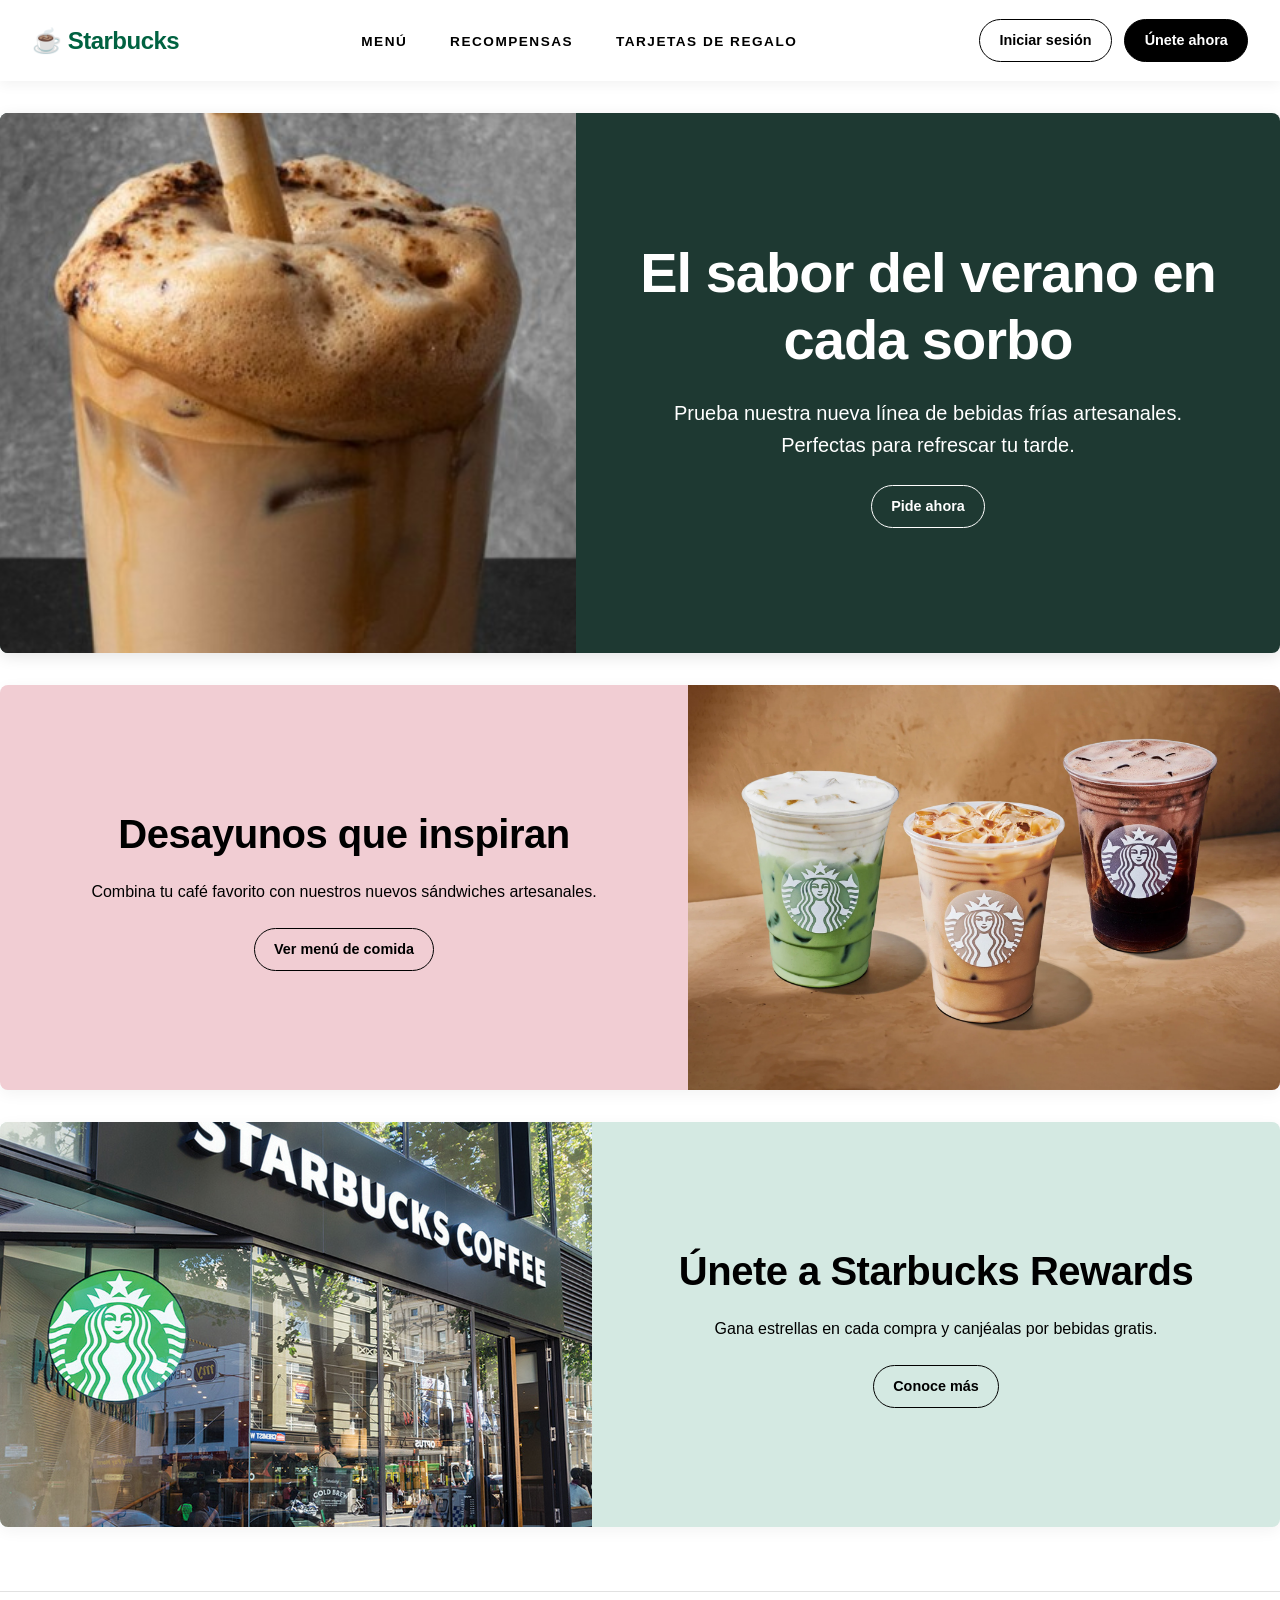
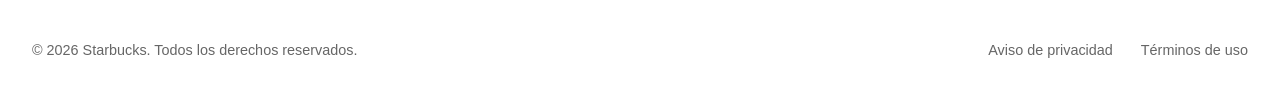
==== index.html @ 9ef5020c "Añadir estilos y mejorar index" ====
<!DOCTYPE html>
<html lang="es">
<head>
    <meta charset="UTF-8">
    <meta name="viewport" content="width=device-width, initial-scale=1.0">
    <title>Starbucks | Inicio</title>
    <link rel="stylesheet" href="estilos.css">
</head>
<body>
    <header class="navegacion">
        <div class="contenedor-nav">
            <div class="marca">
                <h2>☕ Starbucks</h2>
            </div>
            <nav class="enlaces-nav">
                <a href="#">Menú</a>
                <a href="#">Recompensas</a>
                <a href="#">Tarjetas de Regalo</a>
            </nav>
            <div class="acciones-nav">
                <a href="#" class="btn-borde">Iniciar sesión</a>
                <a href="#" class="btn-solido">Únete ahora</a>
            </div>
        </div>
    </header>

    <main>
        <section class="seccion-principal">
            <div class="imagen-principal">
                <img src="imagenes/frappe1.jpg" alt="Frappé de Temporada" class="img-cubrir">
            </div>
            <div class="contenido-principal">
                <h1>El sabor del verano en cada sorbo</h1>
                <p>Prueba nuestra nueva línea de bebidas frías artesanales. Perfectas para refrescar tu tarde.</p>
                <a href="#" class="btn-borde-oscuro">Pide ahora</a>
            </div>
        </section>

        <section class="cuadricula-promo">
            <div class="tarjeta-promo fondo-rosa">
                <div class="texto-promo">
                    <h2>Desayunos que inspiran</h2>
                    <p>Combina tu café favorito con nuestros nuevos sándwiches artesanales.</p>
                    <a href="#" class="btn-borde-oscuro">Ver menú de comida</a>
                </div>
                <div class="imagen-promo">
                    <img src="imagenes/frappe2.jpg" alt="Frappé de Temporada" class="img-cubrir">
                </div>
            </div>

            <div class="tarjeta-promo fondo-verde">
                <div class="texto-promo">
                    <h2>Únete a Starbucks Rewards</h2>
                    <p>Gana estrellas en cada compra y canjéalas por bebidas gratis.</p>
                    <a href="#" class="btn-borde-oscuro">Conoce más</a>
                </div>
                <div class="imagen-promo">
                    <img src="imagenes/sucursal.jpg" alt="App de Recompensas" class="img-cubrir">
                </div>
            </div>
        </section>
    </main>

    <footer class="pie-pagina">
        <div class="contenido-pie">
            <p>&copy; 2026 Starbucks. Todos los derechos reservados.</p>
            <div class="enlaces-pie">
                <a href="#">Aviso de privacidad</a>
                <a href="#">Términos de uso</a>
            </div>
        </div>
    </footer>
</body>
</html>
---- estilos.css ----
/* =========================================
   VARIABLES GLOBALES
========================================= */
:root {
    --verde-principal: #006241;
    --verde-oscuro: #1e3932;
    --fondo-claro: #f2f0eb;
    --blanco: #ffffff;
    --texto-oscuro: #000000;
    --rosa-claro: #f1cdd3;
    --verde-claro: #d4e9e2;
}

* {
    margin: 0;
    padding: 0;
    box-sizing: border-box;
    font-family: 'Helvetica Neue', Helvetica, Arial, sans-serif;
}

body {
    background-color: var(--blanco);
    color: var(--texto-oscuro);
    line-height: 1.5;
}

/* =========================================
   NAVEGACIÓN (HEADER)
========================================= */
.navegacion {
    background-color: var(--blanco);
    box-shadow: 0 4px 12px rgba(0,0,0,0.05);
    position: sticky;
    top: 0;
    z-index: 100;
}

.contenedor-nav {
    max-width: 1440px;
    margin: 0 auto;
    padding: 1.2rem 2rem;
    display: flex;
    justify-content: space-between;
    align-items: center;
}

.marca h2 {
    color: var(--verde-principal);
    font-size: 1.5rem;
    letter-spacing: -0.5px;
}

.enlaces-nav a {
    text-decoration: none;
    color: var(--texto-oscuro);
    font-weight: 700;
    margin: 0 1.2rem;
    text-transform: uppercase;
    font-size: 0.85rem;
    letter-spacing: 1.5px;
}

.enlaces-nav a:hover {
    color: var(--verde-principal);
}

.acciones-nav {
    display: flex;
    gap: 0.8rem;
}

/* =========================================
   BOTONES
========================================= */
.btn-borde, 
.btn-solido, 
.btn-borde-oscuro {
    padding: 0.6rem 1.2rem;
    border-radius: 50px;
    text-decoration: none;
    font-weight: 600;
    font-size: 0.9rem;
    display: inline-block;
}

.btn-borde {
    border: 1px solid var(--texto-oscuro);
    color: var(--texto-oscuro);
}

.btn-borde:hover {
    background-color: rgba(0,0,0,0.06);
}

.btn-solido {
    background-color: var(--texto-oscuro);
    color: var(--blanco);
    border: 1px solid var(--texto-oscuro);
}

.btn-solido:hover {
    background-color: rgba(0,0,0,0.8);
}

.btn-borde-oscuro {
    border: 1px solid var(--texto-oscuro);
    color: var(--texto-oscuro);
    margin-top: 1.5rem;
}

.btn-borde-oscuro:hover {
    background-color: rgba(0,0,0,0.06);
}

/* =========================================
   IMÁGENES GENERALES
========================================= */
.img-cubrir {
    width: 100%;
    height: 100%;
    object-fit: cover;
    display: block;
}

/* =========================================
   INICIO (INDEX)
========================================= */
.seccion-principal {
    display: flex;
    background-color: var(--verde-oscuro);
    color: var(--blanco);
    margin: 2rem auto;
    max-width: 1400px;
    min-height: 60vh;
    border-radius: 8px;
    overflow: hidden;
    box-shadow: 0 4px 15px rgba(0,0,0,0.1);
}

.imagen-principal {
    flex: 1;
    display: flex;
    padding: 0;
}

.contenido-principal {
    flex: 1;
    display: flex;
    flex-direction: column;
    justify-content: center;
    align-items: center;
    text-align: center;
    padding: 4rem;
}

.contenido-principal h1 {
    font-size: 3.5rem;
    margin-bottom: 1.5rem;
    line-height: 1.2;
    letter-spacing: -1px;
}

.contenido-principal p {
    font-size: 1.25rem;
    line-height: 1.6;
}

.contenido-principal .btn-borde-oscuro {
    border-color: var(--blanco);
    color: var(--blanco);
}

.contenido-principal .btn-borde-oscuro:hover {
    background-color: rgba(255,255,255,0.15);
}

.cuadricula-promo {
    display: flex;
    flex-direction: column;
    gap: 2rem;
    margin: 2rem auto;
    max-width: 1400px;
}

.tarjeta-promo {
    display: flex;
    min-height: 45vh;
    border-radius: 8px;
    overflow: hidden;
    box-shadow: 0 4px 15px rgba(0,0,0,0.05);
}

.tarjeta-promo:nth-child(even) {
    flex-direction: row-reverse;
}

.fondo-rosa { background-color: var(--rosa-claro); }
.fondo-verde { background-color: var(--verde-claro); }

.texto-promo {
    flex: 1;
    display: flex;
    flex-direction: column;
    justify-content: center;
    align-items: center;
    text-align: center;
    padding: 3rem;
}

.imagen-promo {
    flex: 1;
    display: flex;
    padding: 0;
}

.texto-promo h2 {
    font-size: 2.5rem;
    margin-bottom: 1rem;
    letter-spacing: -0.5px;
}

/* =========================================
   FOOTER
========================================= */
.pie-pagina {
    border-top: 1px solid #e1e1e1;
    padding: 3rem 2rem;
    margin-top: 4rem;
    background-color: var(--blanco);
}

.contenido-pie {
    max-width: 1440px;
    margin: 0 auto;
    display: flex;
    justify-content: space-between;
    align-items: center;
    font-size: 0.9rem;
    color: #666;
}

.enlaces-pie a {
    color: #666;
    text-decoration: none;
    margin-left: 1.5rem;
}

.enlaces-pie a:hover {
    color: var(--texto-oscuro);
}
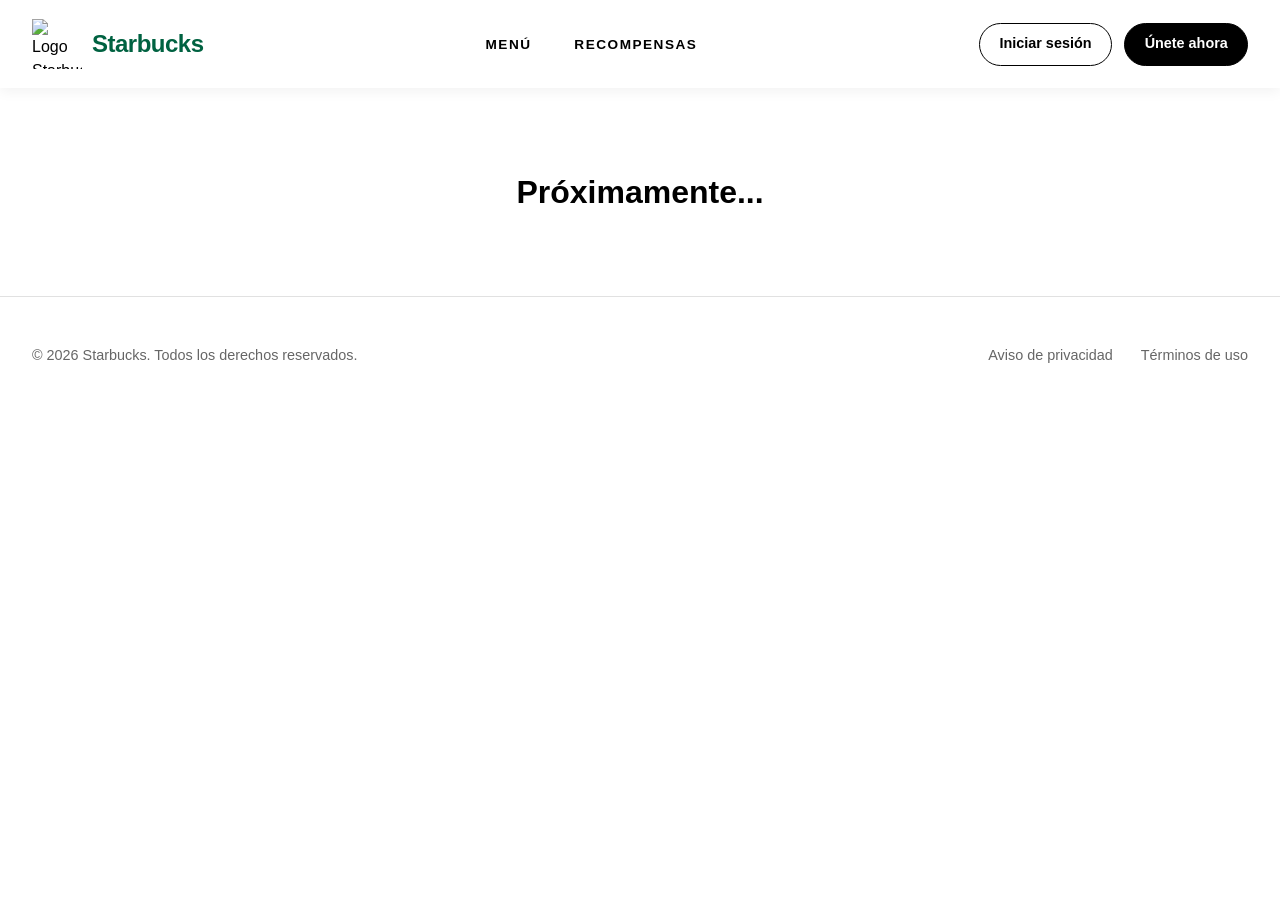
==== commit 68a6307e: "Añadir Pagina Rewars y mejora de cabeceras" ====
--- a/index.html
+++ b/index.html
@@ -3,62 +3,31 @@
 <head>
     <meta charset="UTF-8">
     <meta name="viewport" content="width=device-width, initial-scale=1.0">
-    <title>Starbucks | Inicio</title>
+    <title>Starbucks</title>
     <link rel="stylesheet" href="estilos.css">
 </head>
 <body>
     <header class="navegacion">
         <div class="contenedor-nav">
             <div class="marca">
-                <h2>☕ Starbucks</h2>
+                <a href="index.html" class="marca-enlace">
+                    <img src="imagenes/logo-starbucks.png" alt="Logo Starbucks" class="logo-nav">
+                    <h2>Starbucks</h2> 
+                </a>
             </div>
             <nav class="enlaces-nav">
-                <a href="#">Menú</a>
-                <a href="#">Recompensas</a>
-                <a href="#">Tarjetas de Regalo</a>
+                <a href="">Menú</a>
+                <a href="rewards.html">Recompensas</a>
             </nav>
             <div class="acciones-nav">
-                <a href="#" class="btn-borde">Iniciar sesión</a>
-                <a href="#" class="btn-solido">Únete ahora</a>
+                <a href="" class="btn-borde">Iniciar sesión</a>
+                <a href="" class="btn-solido">Únete ahora</a>
             </div>
         </div>
     </header>
 
     <main>
-        <section class="seccion-principal">
-            <div class="imagen-principal">
-                <img src="imagenes/frappe1.jpg" alt="Frappé de Temporada" class="img-cubrir">
-            </div>
-            <div class="contenido-principal">
-                <h1>El sabor del verano en cada sorbo</h1>
-                <p>Prueba nuestra nueva línea de bebidas frías artesanales. Perfectas para refrescar tu tarde.</p>
-                <a href="#" class="btn-borde-oscuro">Pide ahora</a>
-            </div>
-        </section>
-
-        <section class="cuadricula-promo">
-            <div class="tarjeta-promo fondo-rosa">
-                <div class="texto-promo">
-                    <h2>Desayunos que inspiran</h2>
-                    <p>Combina tu café favorito con nuestros nuevos sándwiches artesanales.</p>
-                    <a href="#" class="btn-borde-oscuro">Ver menú de comida</a>
-                </div>
-                <div class="imagen-promo">
-                    <img src="imagenes/frappe2.jpg" alt="Frappé de Temporada" class="img-cubrir">
-                </div>
-            </div>
-
-            <div class="tarjeta-promo fondo-verde">
-                <div class="texto-promo">
-                    <h2>Únete a Starbucks Rewards</h2>
-                    <p>Gana estrellas en cada compra y canjéalas por bebidas gratis.</p>
-                    <a href="#" class="btn-borde-oscuro">Conoce más</a>
-                </div>
-                <div class="imagen-promo">
-                    <img src="imagenes/sucursal.jpg" alt="App de Recompensas" class="img-cubrir">
-                </div>
-            </div>
-        </section>
+        <h1 style="text-align: center; margin: 5rem;">Próximamente...</h1>
     </main>
 
     <footer class="pie-pagina">
--- a/estilos.css
+++ b/estilos.css
@@ -27,6 +27,31 @@
 /* =========================================
    NAVEGACIÓN (HEADER)
 ========================================= */
+/* Estilos para el logo y enlace de la marca */
+.marca-enlace {
+    text-decoration: none;
+    color: inherit;
+    display: flex; 
+    align-items: center; 
+    gap: 10px; 
+}
+
+.logo-nav {
+    width: 50px; 
+    height: 50px;
+    object-fit: contain; 
+}
+
+.marca-enlace:hover h2 {
+    opacity: 0.8;
+}
+
+/* Modificación para incluir el estado .activo en la navegación */
+.enlaces-nav a:hover, 
+.enlaces-nav a.activo {
+    color: var(--verde-principal);
+}
+
 .navegacion {
     background-color: var(--blanco);
     box-shadow: 0 4px 12px rgba(0,0,0,0.05);
